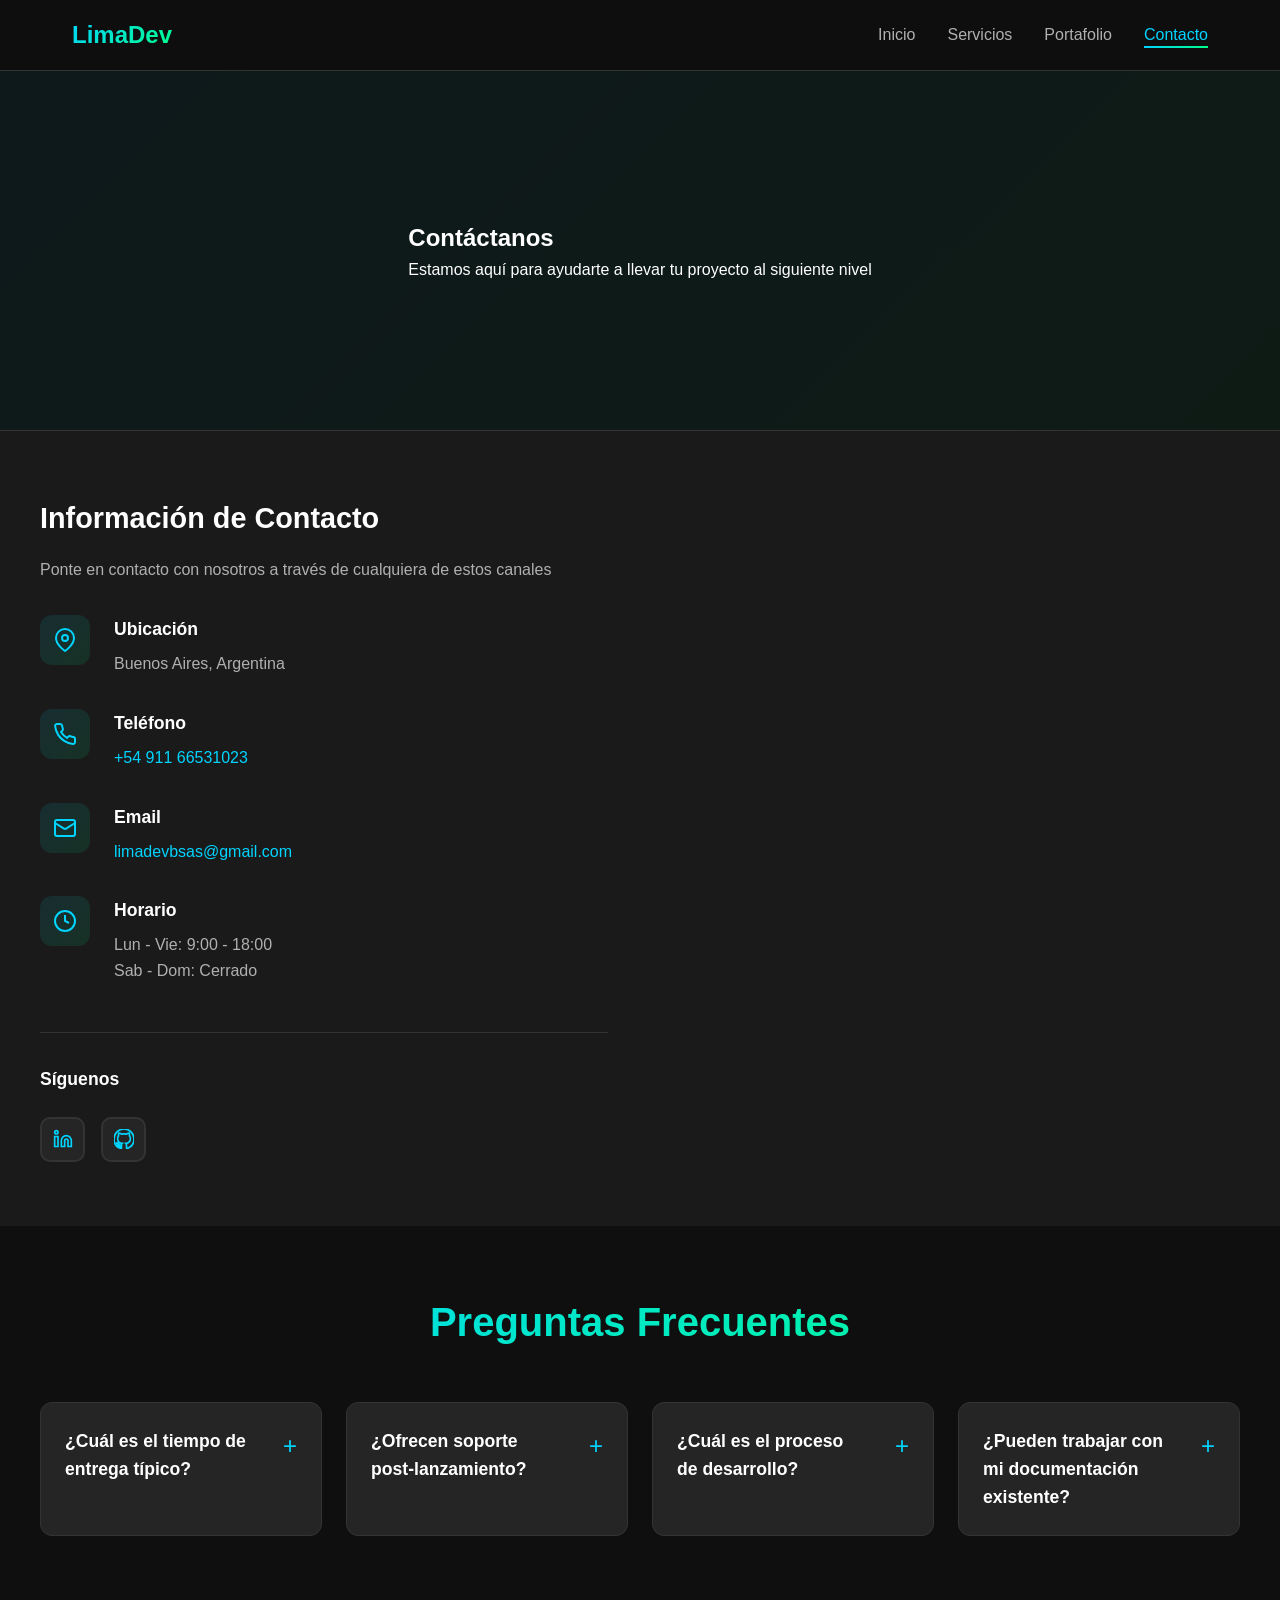
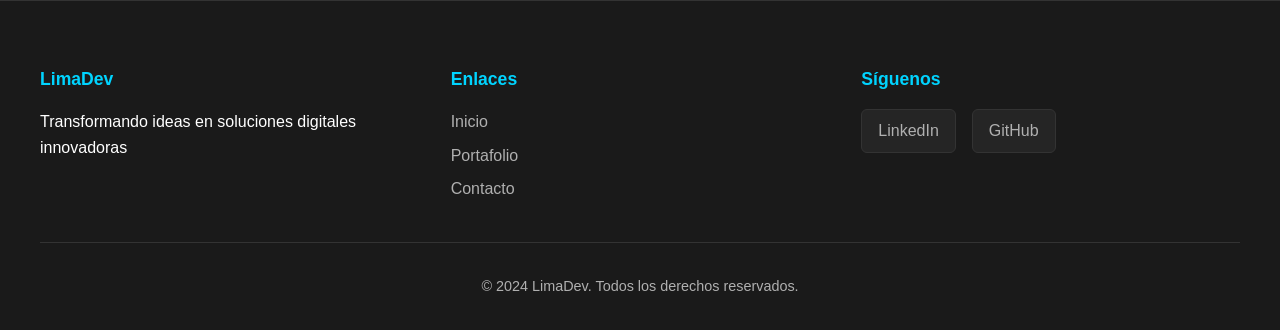
==== contacto.html @ ed2e3b78 "chatbot deshabilitado" ====
<!DOCTYPE html>
<html lang="es">
<head>
    <meta charset="UTF-8">
    <meta name="viewport" content="width=device-width, initial-scale=1.0">
    <title>Contacto - LimaDev</title>
    <link rel="stylesheet" href="style.css">
    <link rel="stylesheet" href="contacto.css">
</head>
<body>
    <!-- Navbar -->
    <nav class="navbar">
        <div class="nav-container">
            <div class="logo">
                <span class="logo-text">LimaDev</span>
            </div>
            <ul class="nav-menu">
                <li><a href="index.html" class="nav-link">Inicio</a></li>
                <li><a href="index.html#servicios" class="nav-link">Servicios</a></li>
                <li><a href="portafolio.html" class="nav-link">Portafolio</a></li>
                <li><a href="contacto.html" class="nav-link active">Contacto</a></li>
            </ul>
            <div class="hamburger">
                <span></span>
                <span></span>
                <span></span>
            </div>
        </div>
    </nav>

    <!-- Hero Section -->
    <section class="hero-contact">
        <div class="container">
            <h1 class="page-title">Contáctanos</h1>
            <p class="page-subtitle">Estamos aquí para ayudarte a llevar tu proyecto al siguiente nivel</p>
        </div>
    </section>

    <!-- Contact Content -->
    <section class="contact-section">
        <div class="container">
            <div class="contact-wrapper">
                <!-- Información de Contacto -->
                <div class="contact-info">
                    <h2>Información de Contacto</h2>
                    <p class="contact-intro">Ponte en contacto con nosotros a través de cualquiera de estos canales</p>

                    <div class="info-items">
                        <div class="info-item">
                            <div class="info-icon">
                                <svg viewBox="0 0 24 24" fill="none" stroke="currentColor">
                                    <path d="M21 10c0 7-9 13-9 13s-9-6-9-13a9 9 0 0 1 18 0z"></path>
                                    <circle cx="12" cy="10" r="3"></circle>
                                </svg>
                            </div>
                            <div class="info-content">
                                <h3>Ubicación</h3>
                                <p>Buenos Aires, Argentina</p>
                            </div>
                        </div>

                        <div class="info-item">
                            <div class="info-icon">
                                <svg viewBox="0 0 24 24" fill="none" stroke="currentColor">
                                    <path d="M22 16.92v3a2 2 0 0 1-2.18 2 19.79 19.79 0 0 1-8.63-3.07 19.5 19.5 0 0 1-6-6 19.79 19.79 0 0 1-3.07-8.67A2 2 0 0 1 4.11 2h3a2 2 0 0 1 2 1.72 12.84 12.84 0 0 0 .7 2.81 2 2 0 0 1-.45 2.11L8.09 9.91a16 16 0 0 0 6 6l1.27-1.27a2 2 0 0 1 2.11-.45 12.84 12.84 0 0 0 2.81.7A2 2 0 0 1 22 16.92z"></path>
                                </svg>
                            </div>
                            <div class="info-content">
                                <h3>Teléfono</h3>
                                <p><a href="tel:+51999999999">+54 911 66531023</a></p>
                            </div>
                        </div>

                        <div class="info-item">
                            <div class="info-icon">
                                <svg viewBox="0 0 24 24" fill="none" stroke="currentColor">
                                    <rect x="2" y="4" width="20" height="16" rx="2"></rect>
                                    <path d="m22 7-8.97 5.7a1.94 1.94 0 0 1-2.06 0L2 7"></path>
                                </svg>
                            </div>
                            <div class="info-content">
                                <h3>Email</h3>
                                <p><a href="mailto:info@limadev.com">limadevbsas@gmail.com</a></p>
                            </div>
                        </div>

                        <div class="info-item">
                            <div class="info-icon">
                                <svg viewBox="0 0 24 24" fill="none" stroke="currentColor">
                                    <circle cx="12" cy="12" r="10"></circle>
                                    <polyline points="12 6 12 12 16 14"></polyline>
                                </svg>
                            </div>
                            <div class="info-content">
                                <h3>Horario</h3>
                                <p>Lun - Vie: 9:00 - 18:00</p>
                                <p>Sab - Dom: Cerrado</p>
                            </div>
                        </div>
                    </div>

                    <!-- Social Links -->
                    <div class="contact-social">
                        <h3>Síguenos</h3>
                        <div class="social-icons">
                            <a href="https://www.linkedin.com/in/pabliimjl/" class="social-icon" title="LinkedIn">
                                <svg viewBox="0 0 24 24" fill="currentColor">
                                    <path d="M16 8a6 6 0 016 6v7h-4v-7a2 2 0 00-2-2 2 2 0 00-2 2v7h-4v-7a6 6 0 016-6zM2 9h4v12H2z" style="fill: none; stroke: currentColor; stroke-width: 2;"></path>
                                    <circle cx="4" cy="4" r="2" style="fill: none; stroke: currentColor; stroke-width: 2;"></circle>
                                </svg>
                            </a>
                            <a href="https://github.com/pabliimjl" class="social-icon" title="GitHub">
                                <svg viewBox="0 0 24 24" fill="currentColor">
                                    <path d="M12 0c-6.626 0-12 5.373-12 12 0 5.302 3.438 9.8 8.207 11.387.599.111.793-.261.793-.577v-2.234c-3.338.726-4.033-1.416-4.033-1.416-.546-1.387-1.333-1.756-1.333-1.756-1.089-.745.083-.729.083-.729 1.205.084 1.839 1.237 1.839 1.237 1.07 1.834 2.807 1.304 3.492.997.107-.775.418-1.305.762-1.604-2.665-.305-5.467-1.334-5.467-5.931 0-1.311.469-2.381 1.236-3.221-.124-.303-.535-1.524.117-3.176 0 0 1.008-.322 3.301 1.23.957-.266 1.983-.399 3.003-.404 1.02.005 2.047.138 3.006.404 2.291-1.552 3.297-1.23 3.297-1.23.653 1.653.242 2.874.118 3.176.77.84 1.235 1.911 1.235 3.221 0 4.609-2.807 5.624-5.479 5.921.43.372.823 1.102.823 2.222v 3.293c0 .319.192.694.801.576 4.765-1.589 8.199-6.086 8.199-11.386 0-6.627-5.373-12-12-12z" style="fill: none; stroke: currentColor; stroke-width: 2;"></path>
                                </svg>
                            </a>
                        </div>
                    </div>
                </div>

                <!-- Formulario de Contacto --><!--
                <div class="contact-form-wrapper">
                    <h2>Envíanos un Mensaje</h2>
                    <form class="contact-form" id="contactForm">
                        <div class="form-group">
                            <label for="nombre">Nombre Completo</label>
                            <input type="text" id="nombre" name="nombre" required>
                        </div>

                        <div class="form-group">
                            <label for="email">Email</label>
                            <input type="email" id="email" name="email" required>
                        </div>

                        <div class="form-group">
                            <label for="telefono">Teléfono (Opcional)</label>
                            <input type="tel" id="telefono" name="telefono">
                        </div>

                        <div class="form-group">
                            <label for="asunto">Asunto</label>
                            <select id="asunto" name="asunto" required>
                                <option value="">Selecciona un asunto</option>
                                <option value="consulta">Consulta General</option>
                                <option value="presupuesto">Solicitar Presupuesto</option>
                                <option value="proyecto">Nuevo Proyecto</option>
                                <option value="soporte">Soporte Técnico</option>
                            </select>
                        </div>

                        <div class="form-group">
                            <label for="mensaje">Mensaje</label>
                            <textarea id="mensaje" name="mensaje" rows="6" required></textarea>
                        </div>

                        <div class="form-group">
                            <label for="presupuesto">Rango de Presupuesto</label>
                            <select id="presupuesto" name="presupuesto" required>
                                <option value="">Selecciona un rango</option>
                                <option value="medio">$150.000 - $5.000.000</option>
                                <option value="alto">$5.000.000 - $10.000.000</option>
                                <option value="premium">Mayor a $10.000.000</option>
                            </select>
                        </div>

                        <div class="form-group checkbox">
                            <input type="checkbox" id="terminos" name="terminos" required>
                            <label for="terminos">Acepto los términos y condiciones</label>
                        </div>

                        <button type="submit" class="btn btn-primary btn-form">Enviar Mensaje</button>
                        <div class="form-status" id="formStatus"></div>
                    </form>
                </div>-->
            </div>
        </div>
    </section>

    <!-- FAQ Section -->

    <section class="faq-section">
        <div class="container">
            <h2 class="section-title">Preguntas Frecuentes</h2>
            <div class="faq-grid">
                <div class="faq-item">
                    <div class="faq-question">
                        <h3>¿Cuál es el tiempo de entrega típico?</h3>
                        <span class="faq-icon">+</span>
                    </div>
                    <div class="faq-answer">
                        <p>El tiempo varía según la complejidad del proyecto. Desde 2 semanas para proyectos pequeños hasta 3 meses para aplicaciones grandes.</p>
                    </div>
                </div>

                <div class="faq-item">
                    <div class="faq-question">
                        <h3>¿Ofrecen soporte post-lanzamiento?</h3>
                        <span class="faq-icon">+</span>
                    </div>
                    <div class="faq-answer">
                        <p>Sí, ofrecemos planes de soporte técnico y mantenimiento continuado durante 3 meses después del lanzamiento.</p>
                    </div>
                </div>

                <div class="faq-item">
                    <div class="faq-question">
                        <h3>¿Cuál es el proceso de desarrollo?</h3>
                        <span class="faq-icon">+</span>
                    </div>
                    <div class="faq-answer">
                        <p>Seguimos un proceso de 5 fases: Consulta, Diseño, Desarrollo, Testing y Lanzamiento con revisiones en cada etapa.</p>
                    </div>
                </div>

                <div class="faq-item">
                    <div class="faq-question">
                        <h3>¿Pueden trabajar con mi documentación existente?</h3>
                        <span class="faq-icon">+</span>
                    </div>
                    <div class="faq-answer">
                        <p>Claro, nos adaptamos a tu documentación, requisitos y procesos existentes para mantener continuidad.</p>
                    </div>
                </div>
            </div>
        </div>
    </section>

    <!-- Footer -->
    <footer class="footer">
        <div class="container">
            <div class="footer-content">
                <div class="footer-section">
                    <h4>LimaDev</h4>
                    <p>Transformando ideas en soluciones digitales innovadoras</p>
                </div>
                <div class="footer-section">
                    <h4>Enlaces</h4>
                    <ul>
                        <li><a href="index.html">Inicio</a></li>
                        <li><a href="portafolio.html">Portafolio</a></li>
                        <li><a href="contacto.html">Contacto</a></li>
                    </ul>
                </div>
                <div class="footer-section">
                    <h4>Síguenos</h4>
                    <div class="social-links">
                        <a href="https://www.linkedin.com/in/pabliimjl/" class="social-link">LinkedIn</a>
                        <a href="https://github.com/pabliimjl" class="social-link">GitHub</a>
                    </div>
                </div>
            </div>
            <div class="footer-bottom">
                <p>&copy; 2024 LimaDev. Todos los derechos reservados.</p>
            </div>
        </div>
    </footer>

    <!-- Chatbot -->
   <!-- <div class="chatbot-container">
        <div class="chat-window" id="chatWindow">
            <div class="chat-header">
                <div class="chat-header-info">
                    <div class="chat-avatar">AI</div>
                    <div>
                        <h4>LimaDev AI</h4>
                        <span class="chat-status">&#9679; En línea</span>
                    </div>
                </div>
                <button class="chat-close" id="chatClose">&times;</button>
            </div>
            <div class="chat-messages" id="chatMessages">
                <div class="chat-msg bot">
                    <p>¡Hola! Soy el asistente de LimaDev 👋 ¿En qué puedo ayudarte?</p>
                </div>
                <div class="chat-suggestions" id="chatSuggestions">
                    <button class="suggestion-btn">💻 Servicios web</button>
                    <button class="suggestion-btn">📱 Apps mobile</button>
                    <button class="suggestion-btn">💰 Precios</button>
                    <button class="suggestion-btn">📞 Contacto</button>
                </div>
            </div>
            <div class="chat-input-area">
                <input type="text" id="chatInput" placeholder="Escribe un mensaje..." autocomplete="off">
                <button class="send-btn" id="sendBtn">
                    <svg viewBox="0 0 24 24" fill="none" stroke="currentColor" stroke-width="2">
                        <line x1="22" y1="2" x2="11" y2="13"></line>
                        <polygon points="22 2 15 22 11 13 2 9 22 2"></polygon>
                    </svg>
                </button>
            </div>
        </div>
        <button class="chat-toggle" id="chatToggle" aria-label="Abrir chat">
            <svg class="chat-icon" viewBox="0 0 24 24" fill="none" stroke="currentColor" stroke-width="2">
                <path d="M21 15a2 2 0 0 1-2 2H7l-4 4V5a2 2 0 0 1 2-2h14a2 2 0 0 1 2 2z"></path>
            </svg>
            <svg class="close-icon" viewBox="0 0 24 24" fill="none" stroke="currentColor" stroke-width="2">
                <line x1="18" y1="6" x2="6" y2="18"></line>
                <line x1="6" y1="6" x2="18" y2="18"></line>
            </svg>
            <span class="chat-badge" id="chatBadge">1</span>
        </button>
    </div>
-->
    <script src="script.js"></script>
</body>
</html>
---- style.css ----
/* ===== Variables CSS ===== */
:root {
    --primary-dark: #0f0f0f;
    --secondary-dark: #1a1a1a;
    --tertiary-dark: #252525;
    --accent-color: #00d4ff;
    --accent-secondary: #00ff88;
    --text-primary: #ffffff;
    --text-secondary: #b0b0b0;
    --border-color: #333333;
    --transition: all 0.3s ease;
}

/* ===== Reset Global ===== */
* {
    margin: 0;
    padding: 0;
    box-sizing: border-box;
}

html {
    scroll-behavior: smooth;
}

body {
    font-family: 'Segoe UI', Tahoma, Geneva, Verdana, sans-serif;
    background-color: var(--primary-dark);
    color: var(--text-primary);
    line-height: 1.6;
    overflow-x: hidden;
}

/* ===== Navbar ===== */
.navbar {
    background-color: rgba(15, 15, 15, 0.95);
    backdrop-filter: blur(10px);
    border-bottom: 1px solid var(--border-color);
    position: sticky;
    top: 0;
    z-index: 1000;
    padding: 1rem 0;
}

.nav-container {
    display: flex;
    justify-content: space-between;
    align-items: center;
    max-width: 1200px;
    margin: 0 auto;
    padding: 0 2rem;
}

.logo {
    display: flex;
    align-items: center;
    gap: 0.5rem;
}

.logo-text {
    font-size: 1.5rem;
    font-weight: 700;
    background: linear-gradient(135deg, var(--accent-color), var(--accent-secondary));
    -webkit-background-clip: text;
    -webkit-text-fill-color: transparent;
    background-clip: text;
}

.nav-menu {
    display: flex;
    list-style: none;
    gap: 2rem;
}

.nav-link {
    color: var(--text-secondary);
    text-decoration: none;
    font-weight: 500;
    position: relative;
    transition: var(--transition);
}

.nav-link:hover,
.nav-link.active {
    color: var(--accent-color);
}

.nav-link::after {
    content: '';
    position: absolute;
    bottom: -5px;
    left: 0;
    width: 0;
    height: 2px;
    background: linear-gradient(90deg, var(--accent-color), var(--accent-secondary));
    transition: var(--transition);
}

.nav-link:hover::after,
.nav-link.active::after {
    width: 100%;
}

.hamburger {
    display: none;
    flex-direction: column;
    cursor: pointer;
    gap: 5px;
}

.hamburger span {
    width: 25px;
    height: 3px;
    background-color: var(--accent-color);
    border-radius: 3px;
    transition: var(--transition);
}

/* ===== Hero Section ===== */
.hero {
    min-height: 100vh;
    display: flex;
    align-items: center;
    justify-content: center;
    padding: 2rem;
    position: relative;
    overflow: hidden;
}

.hero::before {
    content: '';
    position: absolute;
    top: 0;
    left: 0;
    right: 0;
    bottom: 0;
    background: radial-gradient(circle at 20% 50%, rgba(0, 212, 255, 0.1), transparent 50%),
                radial-gradient(circle at 80% 80%, rgba(0, 255, 136, 0.1), transparent 50%);
    pointer-events: none;
}

.hero-content {
    display: grid;
    grid-template-columns: 1fr 1fr;
    gap: 3rem;
    align-items: center;
    max-width: 1200px;
    width: 100%;
    position: relative;
    z-index: 1;
}

.hero-text h1 {
    font-size: 4rem;
    font-weight: 800;
    margin-bottom: 1rem;
    letter-spacing: -2px;
    background: linear-gradient(135deg, var(--accent-color), var(--accent-secondary));
    -webkit-background-clip: text;
    -webkit-text-fill-color: transparent;
    background-clip: text;
    line-height: 1.2;
}

.hero-subtitle {
    font-size: 1.25rem;
    color: var(--text-secondary);
    margin-bottom: 2rem;
    line-height: 1.5;
}

.hero-buttons {
    display: flex;
    gap: 1rem;
    flex-wrap: wrap;
}

.btn {
    padding: 0.85rem 2rem;
    border-radius: 8px;
    font-weight: 600;
    text-decoration: none;
    cursor: pointer;
    border: none;
    transition: var(--transition);
    display: inline-block;
    font-size: 1rem;
}

.btn-primary {
    background: linear-gradient(135deg, var(--accent-color), var(--accent-secondary));
    color: var(--primary-dark);
    box-shadow: 0 8px 25px rgba(0, 212, 255, 0.3);
}

.btn-primary:hover {
    transform: translateY(-3px);
    box-shadow: 0 12px 35px rgba(0, 212, 255, 0.5);
}

.btn-secondary {
    background-color: transparent;
    color: var(--accent-color);
    border: 2px solid var(--accent-color);
}

.btn-secondary:hover {
    background-color: var(--accent-color);
    color: var(--primary-dark);
}

.btn-large {
    padding: 1rem 2.5rem;
    font-size: 1.1rem;
}

.hero-visual {
    display: flex;
    justify-content: center;
    align-items: center;
    position: relative;
}

.gradient-box {
    width: 400px;
    height: 400px;
    position: relative;
    display: flex;
    justify-content: center;
    align-items: center;
    padding: 18px;
    background: linear-gradient(135deg, rgba(0, 212, 255, 0.2), rgba(0, 255, 136, 0.2));
    border-radius: 30px;
    border: 2px solid var(--border-color);
    backdrop-filter: blur(10px);
    overflow: hidden;
    box-shadow: 0 24px 50px rgba(0, 0, 0, 0.28);
    animation: float 6s ease-in-out infinite;
}

.gradient-box::before {
    content: "";
    position: absolute;
    inset: 14px;
    border-radius: 24px;
    border: 1px solid rgba(255, 255, 255, 0.22);
    box-shadow: inset 0 0 0 1px rgba(255, 255, 255, 0.08);
    background: linear-gradient(180deg, rgba(255, 255, 255, 0.08), rgba(255, 255, 255, 0.02));
    pointer-events: none;
}

.gradient-box img {
    position: relative;
    z-index: 1;
    display: block;
    width: 110%;
    height: 110%;
    border-radius: 22px;
    object-fit: cover;
    box-shadow: 0 18px 35px rgba(0, 0, 0, 0.22);
}

@keyframes float {
    0%, 100% {
        transform: translateY(0px) rotateZ(0deg);
    }
    50% {
        transform: translateY(-30px) rotateZ(5deg);
    }
}

/* ===== Servicios Section ===== */
.servicios {
    padding: 5rem 2rem;
    background-color: var(--secondary-dark);
}

.container {
    max-width: 1200px;
    margin: 0 auto;
}

.section-title {
    font-size: 2.5rem;
    font-weight: 700;
    text-align: center;
    margin-bottom: 3rem;
    background: linear-gradient(135deg, var(--accent-color), var(--accent-secondary));
    -webkit-background-clip: text;
    -webkit-text-fill-color: transparent;
    background-clip: text;
}

.servicios-grid {
    display: grid;
    grid-template-columns: repeat(auto-fit, minmax(250px, 1fr));
    gap: 2rem;
}

.servicio-card {
    background-color: var(--tertiary-dark);
    border: 1px solid var(--border-color);
    border-radius: 15px;
    padding: 2rem;
    transition: var(--transition);
    cursor: pointer;
    display: flex;
    flex-direction: column;
    gap: 1rem;
}

.servicio-card:hover {
    border-color: var(--accent-color);
    background-color: rgba(0, 212, 255, 0.05);
    transform: translateY(-10px);
    box-shadow: 0 15px 40px rgba(0, 212, 255, 0.2);
}

.servicio-icon {
    width: 50px;
    height: 50px;
    display: flex;
    align-items: center;
    justify-content: center;
    background: linear-gradient(135deg, rgba(0, 212, 255, 0.1), rgba(0, 255, 136, 0.1));
    border-radius: 12px;
    color: var(--accent-color);
}

.servicio-icon svg {
    width: 28px;
    height: 28px;
    stroke-width: 2;
}

.servicio-card h3 {
    font-size: 1.3rem;
    font-weight: 600;
    color: var(--text-primary);
}

.servicio-card p {
    color: var(--text-secondary);
    font-size: 0.95rem;
}

.tech-list {
    list-style: none;
    display: flex;
    flex-direction: column;
    gap: 0.5rem;
}

.tech-list li {
    color: var(--accent-secondary);
    font-size: 0.9rem;
    display: flex;
    align-items: center;
}

.tech-list li::before {
    content: '▸';
    margin-right: 0.5rem;
    color: var(--accent-color);
}

/* ===== Stats Section ===== */
.stats {
    padding: 4rem 2rem;
    background-color: var(--primary-dark);
    border-top: 1px solid var(--border-color);
    border-bottom: 1px solid var(--border-color);
}

.stats .container {
    display: grid;
    grid-template-columns: repeat(auto-fit, minmax(200px, 1fr));
    gap: 2rem;
    text-align: center;
}

.stat-item h3 {
    font-size: 3rem;
    font-weight: 800;
    background: linear-gradient(135deg, var(--accent-color), var(--accent-secondary));
    -webkit-background-clip: text;
    -webkit-text-fill-color: transparent;
    background-clip: text;
    margin-bottom: 0.5rem;
}

.stat-label {
    color: var(--text-secondary);
    font-size: 1rem;
}

/* ===== CTA Section ===== */
.cta {
    padding: 4rem 2rem;
    background: linear-gradient(135deg, rgba(0, 212, 255, 0.1), rgba(0, 255, 136, 0.05));
    border-top: 1px solid var(--border-color);
    text-align: center;
}

.cta .container {
    display: flex;
    flex-direction: column;
    align-items: center;
    gap: 1.5rem;
}

.cta h2 {
    font-size: 2.5rem;
    font-weight: 700;
    color: var(--text-primary);
}

.cta p {
    font-size: 1.1rem;
    color: var(--text-secondary);
    max-width: 500px;
}

/* ===== Footer ===== */
.footer {
    background-color: var(--secondary-dark);
    border-top: 1px solid var(--border-color);
    padding: 4rem 2rem 2rem;
}

.footer-content {
    display: grid;
    grid-template-columns: repeat(auto-fit, minmax(250px, 1fr));
    gap: 2rem;
    margin-bottom: 2rem;
}

.footer-section h4 {
    color: var(--accent-color);
    margin-bottom: 1rem;
    font-size: 1.1rem;
}

.footer-section ul {
    list-style: none;
}

.footer-section ul li {
    margin-bottom: 0.5rem;
}

.footer-section a {
    color: var(--text-secondary);
    text-decoration: none;
    transition: var(--transition);
}

.footer-section a:hover {
    color: var(--accent-color);
    text-decoration: underline;
}

.social-links {
    display: flex;
    gap: 1rem;
}

.social-link {
    display: inline-block;
    padding: 0.5rem 1rem;
    background-color: var(--tertiary-dark);
    border-radius: 6px;
    border: 1px solid var(--border-color);
    transition: var(--transition);
}

.social-link:hover {
    background-color: var(--accent-color);
    color: var(--primary-dark);
    border-color: var(--accent-color);
}

.footer-bottom {
    text-align: center;
    padding-top: 2rem;
    border-top: 1px solid var(--border-color);
    color: var(--text-secondary);
    font-size: 0.9rem;
}

/* ===== Responsive Design ===== */
@media (max-width: 768px) {
    .hamburger {
        display: flex;
    }

    .nav-menu {
        position: fixed;
        left: -100%;
        top: 70px;
        flex-direction: column;
        background-color: var(--secondary-dark);
        width: 100%;
        text-align: center;
        transition: 0.3s;
        box-shadow: 0 10px 27px rgba(0, 0, 0, 0.5);
        padding: 2rem 0;
        gap: 1rem;
    }

    .nav-menu.active {
        left: 0;
    }

    .hero-content {
        grid-template-columns: 1fr;
    }

    .hero-text h1 {
        font-size: 2.5rem;
    }

    .hero-visual {
        margin-top: 2rem;
    }

    .gradient-box {
        width: 280px;
        height: 280px;
    }

    .hero-buttons {
        flex-direction: column;
        gap: 1rem;
    }

    .btn {
        width: 100%;
        text-align: center;
    }

    .section-title {
        font-size: 2rem;
    }

    .servicios-grid {
        grid-template-columns: 1fr;
    }

    .stats .container {
        grid-template-columns: repeat(2, 1fr);
    }

    .cta h2 {
        font-size: 1.8rem;
    }

    .footer-content {
        grid-template-columns: 1fr;
    }
}

@media (max-width: 480px) {
    .hero-text h1 {
        font-size: 1.8rem;
    }

    .hero-subtitle {
        font-size: 1rem;
    }

    .section-title {
        font-size: 1.5rem;
    }

    .cta h2 {
        font-size: 1.3rem;
    }

    .cta p {
        font-size: 0.95rem;
    }
}

/* ===== Chatbot ===== */
.chatbot-container {
    position: fixed;
    bottom: 2rem;
    right: 2rem;
    z-index: 9999;
    display: flex;
    flex-direction: column;
    align-items: flex-end;
    gap: 1rem;
}

.chat-toggle {
    width: 60px;
    height: 60px;
    border-radius: 50%;
    background: linear-gradient(135deg, var(--accent-color), var(--accent-secondary));
    border: none;
    cursor: pointer;
    display: flex;
    align-items: center;
    justify-content: center;
    box-shadow: 0 8px 25px rgba(0, 212, 255, 0.4);
    transition: var(--transition);
    position: relative;
    color: var(--primary-dark);
}

.chat-toggle:hover {
    transform: scale(1.1);
    box-shadow: 0 12px 35px rgba(0, 212, 255, 0.6);
}

.chat-toggle svg {
    width: 26px;
    height: 26px;
    stroke-width: 2;
}

.close-icon {
    display: none;
}

.chat-badge {
    position: absolute;
    top: -4px;
    right: -4px;
    background: #ff4b4b;
    color: white;
    width: 22px;
    height: 22px;
    border-radius: 50%;
    font-size: 0.75rem;
    font-weight: 700;
    display: flex;
    align-items: center;
    justify-content: center;
    animation: pulse-badge 1.5s ease-in-out infinite;
}

@keyframes pulse-badge {
    0%, 100% { transform: scale(1); }
    50% { transform: scale(1.2); }
}

.chat-window {
    width: 360px;
    background-color: var(--secondary-dark);
    border: 1px solid var(--border-color);
    border-radius: 18px;
    overflow: hidden;
    box-shadow: 0 20px 60px rgba(0, 0, 0, 0.5);
    display: flex;
    flex-direction: column;
    max-height: 500px;
    opacity: 0;
    transform: translateY(20px) scale(0.95);
    pointer-events: none;
    transition: opacity 0.3s ease, transform 0.3s ease;
}

.chat-window.active {
    opacity: 1;
    transform: translateY(0) scale(1);
    pointer-events: all;
}

.chat-header {
    background: linear-gradient(135deg, rgba(0, 212, 255, 0.15), rgba(0, 255, 136, 0.1));
    border-bottom: 1px solid var(--border-color);
    padding: 1rem 1.25rem;
    display: flex;
    justify-content: space-between;
    align-items: center;
}

.chat-header-info {
    display: flex;
    align-items: center;
    gap: 0.75rem;
}

.chat-avatar {
    width: 40px;
    height: 40px;
    border-radius: 50%;
    background: linear-gradient(135deg, var(--accent-color), var(--accent-secondary));
    display: flex;
    align-items: center;
    justify-content: center;
    font-weight: 700;
    font-size: 0.8rem;
    color: var(--primary-dark);
}

.chat-header h4 {
    font-size: 1rem;
    color: var(--text-primary);
    margin: 0;
}

.chat-status {
    font-size: 0.75rem;
    color: var(--accent-secondary);
}

.chat-close {
    width: 32px;
    height: 32px;
    border-radius: 8px;
    background: transparent;
    border: 1px solid var(--border-color);
    color: var(--text-secondary);
    cursor: pointer;
    font-size: 1.2rem;
    display: flex;
    align-items: center;
    justify-content: center;
    transition: var(--transition);
}

.chat-close:hover {
    background-color: rgba(255, 75, 75, 0.15);
    border-color: #ff4b4b;
    color: #ff4b4b;
}

.chat-messages {
    flex: 1;
    overflow-y: auto;
    padding: 1.25rem;
    display: flex;
    flex-direction: column;
    gap: 1rem;
    scrollbar-width: thin;
    scrollbar-color: var(--border-color) transparent;
}

.chat-messages::-webkit-scrollbar { width: 4px; }
.chat-messages::-webkit-scrollbar-thumb {
    background-color: var(--border-color);
    border-radius: 4px;
}

.chat-msg {
    max-width: 85%;
    animation: msg-in 0.3s ease;
}

@keyframes msg-in {
    from { opacity: 0; transform: translateY(8px); }
    to   { opacity: 1; transform: translateY(0); }
}

.chat-msg.bot  { align-self: flex-start; }
.chat-msg.user { align-self: flex-end; }

.chat-msg p {
    padding: 0.75rem 1rem;
    border-radius: 12px;
    font-size: 0.9rem;
    line-height: 1.5;
    margin: 0;
}

.chat-msg.bot p {
    background-color: var(--tertiary-dark);
    border: 1px solid var(--border-color);
    color: var(--text-primary);
    border-bottom-left-radius: 4px;
}

.chat-msg.bot p a {
    color: var(--accent-color);
    text-decoration: underline;
}

.chat-msg.user p {
    background: linear-gradient(135deg, var(--accent-color), var(--accent-secondary));
    color: var(--primary-dark);
    font-weight: 500;
    border-bottom-right-radius: 4px;
}

.chat-msg.typing p {
    display: flex;
    gap: 5px;
    align-items: center;
    padding: 0.85rem 1rem;
}

.dot {
    width: 8px;
    height: 8px;
    background-color: var(--accent-color);
    border-radius: 50%;
    animation: dot-bounce 1.2s ease-in-out infinite;
    display: inline-block;
}
.dot:nth-child(2) { animation-delay: 0.2s; }
.dot:nth-child(3) { animation-delay: 0.4s; }

@keyframes dot-bounce {
    0%, 60%, 100% { transform: translateY(0); }
    30% { transform: translateY(-8px); }
}

.chat-suggestions {
    display: flex;
    flex-wrap: wrap;
    gap: 0.5rem;
}

.suggestion-btn {
    padding: 0.4rem 0.9rem;
    background: transparent;
    border: 1px solid var(--accent-color);
    color: var(--accent-color);
    border-radius: 20px;
    font-size: 0.8rem;
    cursor: pointer;
    transition: var(--transition);
    font-family: inherit;
}

.suggestion-btn:hover {
    background-color: var(--accent-color);
    color: var(--primary-dark);
}

.chat-input-area {
    display: flex;
    gap: 0.75rem;
    padding: 1rem 1.25rem;
    border-top: 1px solid var(--border-color);
    background-color: var(--tertiary-dark);
    align-items: center;
}

.chat-input-area input {
    flex: 1;
    background: var(--primary-dark);
    border: 1px solid var(--border-color);
    border-radius: 10px;
    padding: 0.65rem 1rem;
    color: var(--text-primary);
    font-family: inherit;
    font-size: 0.9rem;
    outline: none;
    transition: var(--transition);
}

.chat-input-area input:focus {
    border-color: var(--accent-color);
    box-shadow: 0 0 0 2px rgba(0, 212, 255, 0.1);
}

.chat-input-area input::placeholder { color: var(--text-secondary); }

.send-btn {
    width: 38px;
    height: 38px;
    min-width: 38px;
    border-radius: 10px;
    background: linear-gradient(135deg, var(--accent-color), var(--accent-secondary));
    border: none;
    cursor: pointer;
    display: flex;
    align-items: center;
    justify-content: center;
    color: var(--primary-dark);
    transition: var(--transition);
}

.send-btn:hover { transform: scale(1.1); }

.send-btn svg {
    width: 16px;
    height: 16px;
}

@media (max-width: 480px) {
    .chatbot-container {
        bottom: 1rem;
        right: 1rem;
    }
    .chat-window {
        width: calc(100vw - 2rem);
        max-height: 420px;
    }
}
---- contacto.css ----
/* ===== Hero Contact ===== */
.hero-contact {
    min-height: 40vh;
    display: flex;
    align-items: center;
    justify-content: center;
    padding: 4rem 2rem;
    background: linear-gradient(135deg, rgba(0, 212, 255, 0.05), rgba(0, 255, 136, 0.05));
    border-bottom: 1px solid var(--border-color);
}

/* ===== Contact Section ===== */
.contact-section {
    padding: 4rem 2rem;
    background-color: var(--secondary-dark);
}

.contact-wrapper {
    display: grid;
    grid-template-columns: 1fr 1fr;
    gap: 4rem;
    align-items: start;
}

.contact-info h2,
.contact-form-wrapper h2 {
    font-size: 1.8rem;
    margin-bottom: 1rem;
    color: var(--text-primary);
}

.contact-intro {
    color: var(--text-secondary);
    margin-bottom: 2rem;
}

/* ===== Info Items ===== */
.info-items {
    display: flex;
    flex-direction: column;
    gap: 2rem;
    margin-bottom: 3rem;
}

.info-item {
    display: flex;
    gap: 1.5rem;
    align-items: flex-start;
}

.info-icon {
    width: 50px;
    height: 50px;
    min-width: 50px;
    display: flex;
    align-items: center;
    justify-content: center;
    background: linear-gradient(135deg, rgba(0, 212, 255, 0.1), rgba(0, 255, 136, 0.1));
    border-radius: 12px;
    color: var(--accent-color);
}

.info-icon svg {
    width: 24px;
    height: 24px;
    stroke-width: 2;
}

.info-content h3 {
    font-size: 1.1rem;
    margin-bottom: 0.5rem;
    color: var(--text-primary);
}

.info-content p {
    color: var(--text-secondary);
    margin: 0;
}

.info-content a {
    color: var(--accent-color);
    text-decoration: none;
    transition: var(--transition);
}

.info-content a:hover {
    color: var(--accent-secondary);
    text-decoration: underline;
}

/* ===== Social Links ===== */
.contact-social {
    border-top: 1px solid var(--border-color);
    padding-top: 2rem;
}

.contact-social h3 {
    margin-bottom: 1.5rem;
    font-size: 1.1rem;
}

.social-icons {
    display: flex;
    gap: 1rem;
}

.social-icon {
    width: 45px;
    height: 45px;
    display: flex;
    align-items: center;
    justify-content: center;
    background-color: var(--tertiary-dark);
    border: 2px solid var(--border-color);
    border-radius: 10px;
    color: var(--accent-color);
    text-decoration: none;
    transition: var(--transition);
}

.social-icon svg {
    width: 20px;
    height: 20px;
}

.social-icon:hover {
    background-color: var(--accent-color);
    color: var(--primary-dark);
    border-color: var(--accent-color);
    transform: translateY(-3px);
}

/* ===== Contact Form ===== */
.contact-form-wrapper {
    background-color: var(--tertiary-dark);
    border: 1px solid var(--border-color);
    border-radius: 15px;
    padding: 2.5rem;
}

.contact-form {
    display: flex;
    flex-direction: column;
    gap: 1.5rem;
}

.form-group {
    display: flex;
    flex-direction: column;
    gap: 0.5rem;
}

.form-group label {
    font-weight: 600;
    color: var(--text-primary);
    font-size: 0.95rem;
}

.form-group input,
.form-group textarea,
.form-group select {
    padding: 0.85rem 1rem;
    background-color: var(--primary-dark);
    border: 2px solid var(--border-color);
    border-radius: 8px;
    color: var(--text-primary);
    font-family: inherit;
    font-size: 0.95rem;
    transition: var(--transition);
}

.form-group input::placeholder,
.form-group textarea::placeholder {
    color: var(--text-secondary);
}

.form-group input:focus,
.form-group textarea:focus,
.form-group select:focus {
    outline: none;
    border-color: var(--accent-color);
    background-color: rgba(0, 212, 255, 0.05);
    box-shadow: 0 0 0 3px rgba(0, 212, 255, 0.1);
}

.form-group select {
    cursor: pointer;
}

.form-group select option {
    background-color: var(--secondary-dark);
    color: var(--text-primary);
}

.form-group.checkbox {
    flex-direction: row;
    align-items: center;
    gap: 0.8rem;
}

.form-group.checkbox input {
    width: 20px;
    height: 20px;
    cursor: pointer;
    margin: 0;
    padding: 0;
}

.form-group.checkbox label {
    margin: 0;
    font-weight: 500;
}

.btn-form {
    width: 100%;
    padding: 1rem 2rem;
    font-size: 1rem;
}

.form-status {
    padding: 1rem;
    border-radius: 8px;
    text-align: center;
    display: none;
}

.form-status.show {
    display: block;
}

.form-status.success {
    background-color: rgba(0, 255, 136, 0.1);
    color: var(--accent-secondary);
    border: 1px solid var(--accent-secondary);
}

.form-status.error {
    background-color: rgba(255, 0, 0, 0.1);
    color: #ff6b6b;
    border: 1px solid #ff6b6b;
}

/* ===== FAQ Section ===== */
.faq-section {
    padding: 4rem 2rem;
}

.faq-grid {
    display: grid;
    grid-template-columns: repeat(auto-fit, minmax(250px, 1fr));
    gap: 1.5rem;
}

.faq-item {
    background-color: var(--tertiary-dark);
    border: 1px solid var(--border-color);
    border-radius: 12px;
    overflow: hidden;
    transition: var(--transition);
}

.faq-item:hover {
    border-color: var(--accent-color);
}

.faq-question {
    padding: 1.5rem;
    cursor: pointer;
    display: flex;
    justify-content: space-between;
    align-items: start;
    gap: 1rem;
    user-select: none;
}

.faq-question h3 {
    font-size: 1.1rem;
    margin: 0;
    color: var(--text-primary);
    text-align: left;
}

.faq-icon {
    font-size: 1.5rem;
    color: var(--accent-color);
    min-width: 30px;
    text-align: right;
    transition: var(--transition);
}

.faq-item.active .faq-icon {
    transform: rotate(45deg);
}

.faq-answer {
    max-height: 0;
    overflow: hidden;
    transition: var(--transition);
}

.faq-item.active .faq-answer {
    max-height: 300px;
}

.faq-answer p {
    padding: 0 1.5rem 1.5rem;
    color: var(--text-secondary);
    margin: 0;
}

/* ===== Responsive ===== */
@media (max-width: 1024px) {
    .contact-wrapper {
        grid-template-columns: 1fr;
        gap: 2rem;
    }

    .contact-form-wrapper {
        padding: 2rem;
    }
}

@media (max-width: 768px) {
    .contact-section {
        padding: 2rem;
    }

    .contact-wrapper {
        gap: 2rem;
    }

    .info-items {
        gap: 1.5rem;
    }

    .contact-form-wrapper {
        padding: 1.5rem;
    }

    .faq-grid {
        grid-template-columns: 1fr;
    }

    .contact-social {
        padding-top: 1.5rem;
    }

    .social-icons {
        gap: 0.8rem;
    }
}
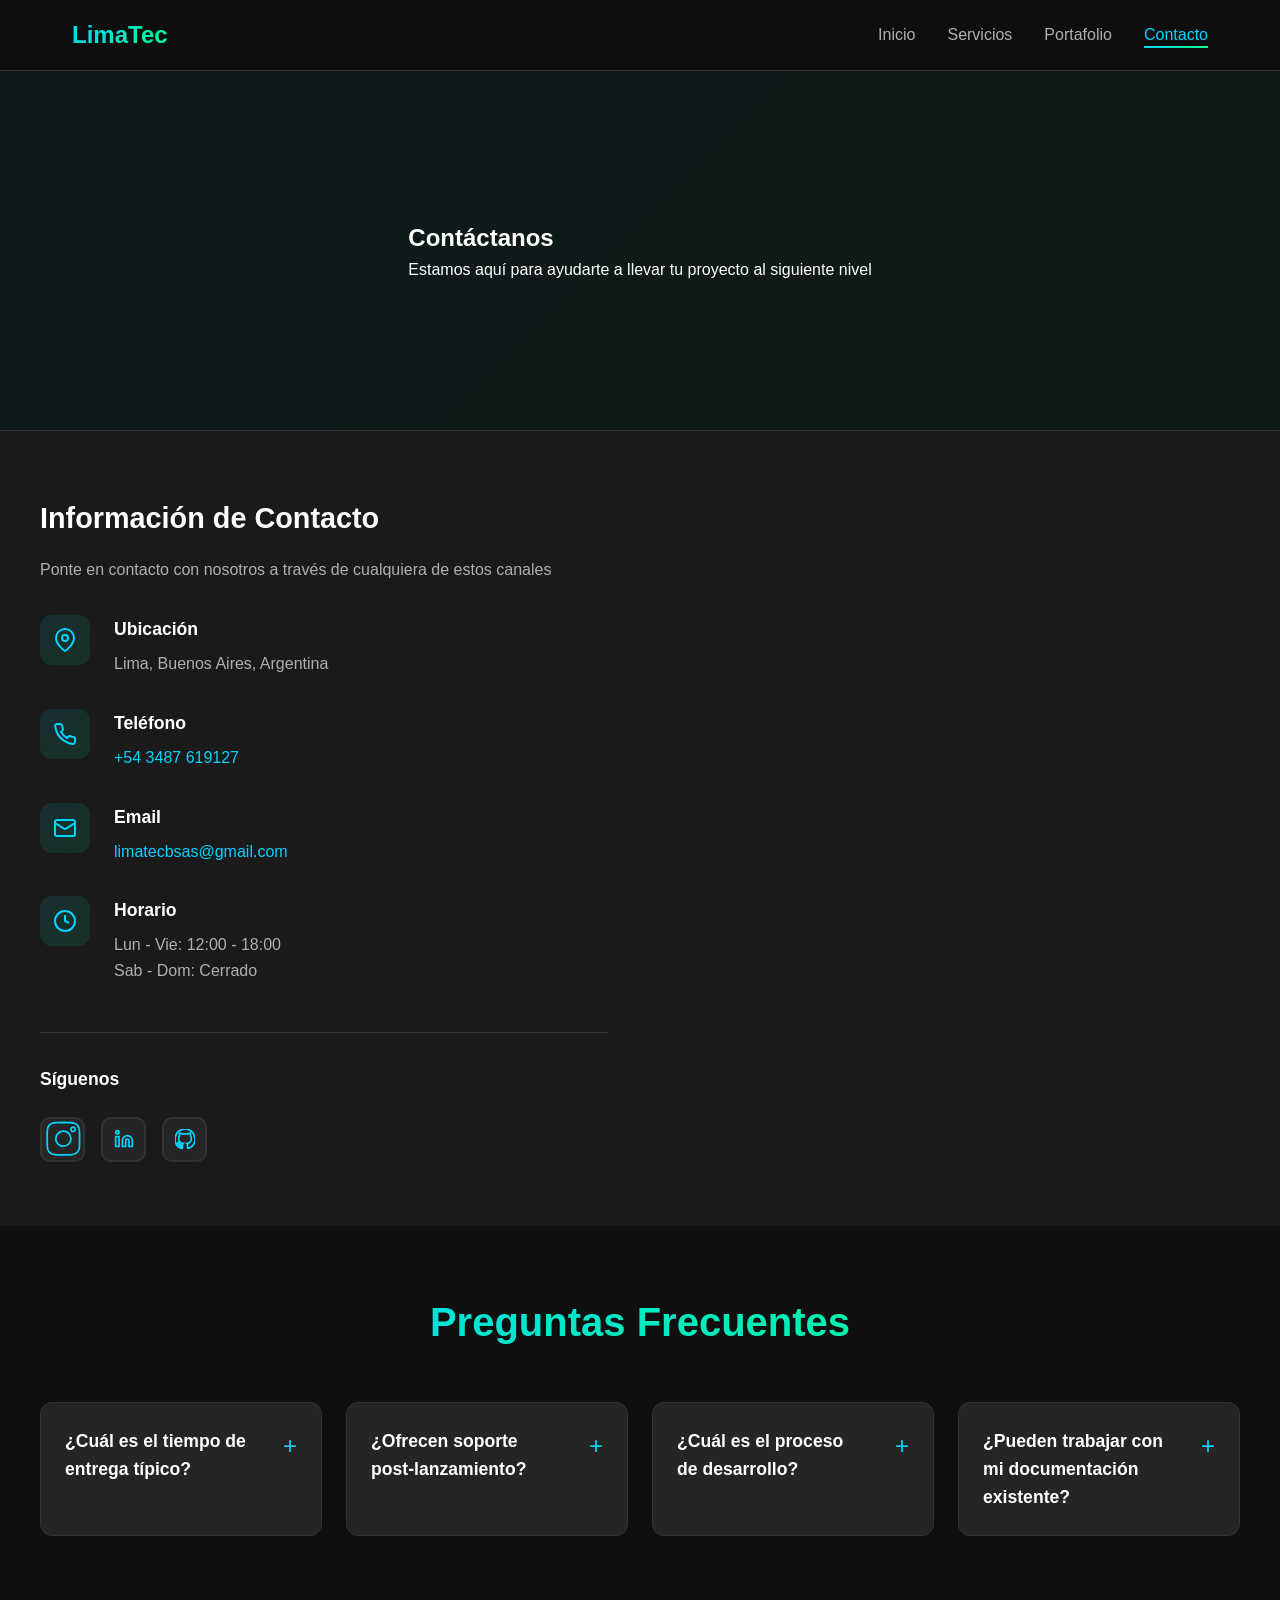
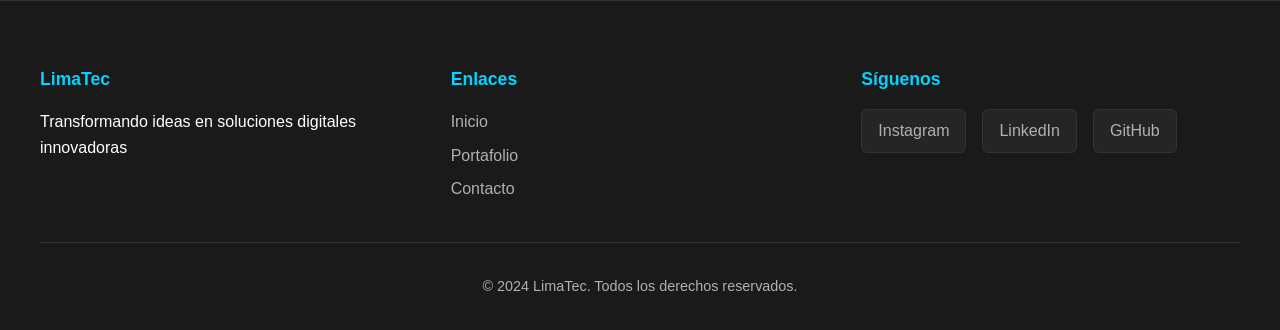
==== commit ed6a76e4: "rebranding limatec y agg instagram wpp y mail" ====
--- a/contacto.html
+++ b/contacto.html
@@ -3,7 +3,7 @@
 <head>
     <meta charset="UTF-8">
     <meta name="viewport" content="width=device-width, initial-scale=1.0">
-    <title>Contacto - LimaDev</title>
+    <title>Contacto - LimaTec</title>
     <link rel="stylesheet" href="style.css">
     <link rel="stylesheet" href="contacto.css">
 </head>
@@ -12,7 +12,7 @@
     <nav class="navbar">
         <div class="nav-container">
             <div class="logo">
-                <span class="logo-text">LimaDev</span>
+                <span class="logo-text">LimaTec</span>
             </div>
             <ul class="nav-menu">
                 <li><a href="index.html" class="nav-link">Inicio</a></li>
@@ -55,7 +55,7 @@
                             </div>
                             <div class="info-content">
                                 <h3>Ubicación</h3>
-                                <p>Buenos Aires, Argentina</p>
+                                <p>Lima, Buenos Aires, Argentina</p>
                             </div>
                         </div>
 
@@ -67,7 +67,7 @@
                             </div>
                             <div class="info-content">
                                 <h3>Teléfono</h3>
-                                <p><a href="tel:+51999999999">+54 911 66531023</a></p>
+                                <p><a href="https://wa.me/+543487619127" target="_blank" rel="noopener noreferrer">+54 3487 619127</a></p>
                             </div>
                         </div>
 
@@ -80,7 +80,7 @@
                             </div>
                             <div class="info-content">
                                 <h3>Email</h3>
-                                <p><a href="mailto:info@limadev.com">limadevbsas@gmail.com</a></p>
+                                <p><a href="mailto:limatecbsas@gmail.com">limatecbsas@gmail.com</a></p>
                             </div>
                         </div>
 
@@ -93,7 +93,7 @@
                             </div>
                             <div class="info-content">
                                 <h3>Horario</h3>
-                                <p>Lun - Vie: 9:00 - 18:00</p>
+                                <p>Lun - Vie: 12:00 - 18:00</p>
                                 <p>Sab - Dom: Cerrado</p>
                             </div>
                         </div>
@@ -103,13 +103,16 @@
                     <div class="contact-social">
                         <h3>Síguenos</h3>
                         <div class="social-icons">
-                            <a href="https://www.linkedin.com/in/pabliimjl/" class="social-icon" title="LinkedIn">
+                            <a href="https://www.instagram.com/_limatec" target="_blank" rel="noopener noreferrer" class="social-icon" title="LinkedIn">
+                                <img width="100%" src="assets/instagram.svg"/>
+                            </a>
+                            <a href="https://www.linkedin.com/in/pabliimjl/" target="_blank" rel="noopener noreferrer" class="social-icon" title="LinkedIn">
                                 <svg viewBox="0 0 24 24" fill="currentColor">
                                     <path d="M16 8a6 6 0 016 6v7h-4v-7a2 2 0 00-2-2 2 2 0 00-2 2v7h-4v-7a6 6 0 016-6zM2 9h4v12H2z" style="fill: none; stroke: currentColor; stroke-width: 2;"></path>
                                     <circle cx="4" cy="4" r="2" style="fill: none; stroke: currentColor; stroke-width: 2;"></circle>
                                 </svg>
                             </a>
-                            <a href="https://github.com/pabliimjl" class="social-icon" title="GitHub">
+                            <a href="https://github.com/pabliimjl" target="_blank" rel="noopener noreferrer" class="social-icon" title="GitHub">
                                 <svg viewBox="0 0 24 24" fill="currentColor">
                                     <path d="M12 0c-6.626 0-12 5.373-12 12 0 5.302 3.438 9.8 8.207 11.387.599.111.793-.261.793-.577v-2.234c-3.338.726-4.033-1.416-4.033-1.416-.546-1.387-1.333-1.756-1.333-1.756-1.089-.745.083-.729.083-.729 1.205.084 1.839 1.237 1.839 1.237 1.07 1.834 2.807 1.304 3.492.997.107-.775.418-1.305.762-1.604-2.665-.305-5.467-1.334-5.467-5.931 0-1.311.469-2.381 1.236-3.221-.124-.303-.535-1.524.117-3.176 0 0 1.008-.322 3.301 1.23.957-.266 1.983-.399 3.003-.404 1.02.005 2.047.138 3.006.404 2.291-1.552 3.297-1.23 3.297-1.23.653 1.653.242 2.874.118 3.176.77.84 1.235 1.911 1.235 3.221 0 4.609-2.807 5.624-5.479 5.921.43.372.823 1.102.823 2.222v 3.293c0 .319.192.694.801.576 4.765-1.589 8.199-6.086 8.199-11.386 0-6.627-5.373-12-12-12z" style="fill: none; stroke: currentColor; stroke-width: 2;"></path>
                                 </svg>
@@ -230,7 +233,7 @@
         <div class="container">
             <div class="footer-content">
                 <div class="footer-section">
-                    <h4>LimaDev</h4>
+                    <h4>LimaTec</h4>
                     <p>Transformando ideas en soluciones digitales innovadoras</p>
                 </div>
                 <div class="footer-section">
@@ -244,13 +247,14 @@
                 <div class="footer-section">
                     <h4>Síguenos</h4>
                     <div class="social-links">
-                        <a href="https://www.linkedin.com/in/pabliimjl/" class="social-link">LinkedIn</a>
-                        <a href="https://github.com/pabliimjl" class="social-link">GitHub</a>
+                        <a href="https://www.instagram.com/_limatec" target="_blank" rel="noopener noreferrer" class="social-link">Instagram</a>
+                        <a href="https://www.linkedin.com/in/pabliimjl/" target="_blank" rel="noopener noreferrer" class="social-link">LinkedIn</a>
+                        <a href="https://github.com/pabliimjl" target="_blank" rel="noopener noreferrer" class="social-link">GitHub</a>
                     </div>
                 </div>
             </div>
             <div class="footer-bottom">
-                <p>&copy; 2024 LimaDev. Todos los derechos reservados.</p>
+                <p>&copy; 2024 LimaTec. Todos los derechos reservados.</p>
             </div>
         </div>
     </footer>
@@ -262,7 +266,7 @@
                 <div class="chat-header-info">
                     <div class="chat-avatar">AI</div>
                     <div>
-                        <h4>LimaDev AI</h4>
+                        <h4>LimaTec AI</h4>
                         <span class="chat-status">&#9679; En línea</span>
                     </div>
                 </div>
@@ -270,7 +274,7 @@
             </div>
             <div class="chat-messages" id="chatMessages">
                 <div class="chat-msg bot">
-                    <p>¡Hola! Soy el asistente de LimaDev 👋 ¿En qué puedo ayudarte?</p>
+                    <p>¡Hola! Soy el asistente de LimaTec 👋 ¿En qué puedo ayudarte?</p>
                 </div>
                 <div class="chat-suggestions" id="chatSuggestions">
                     <button class="suggestion-btn">💻 Servicios web</button>
